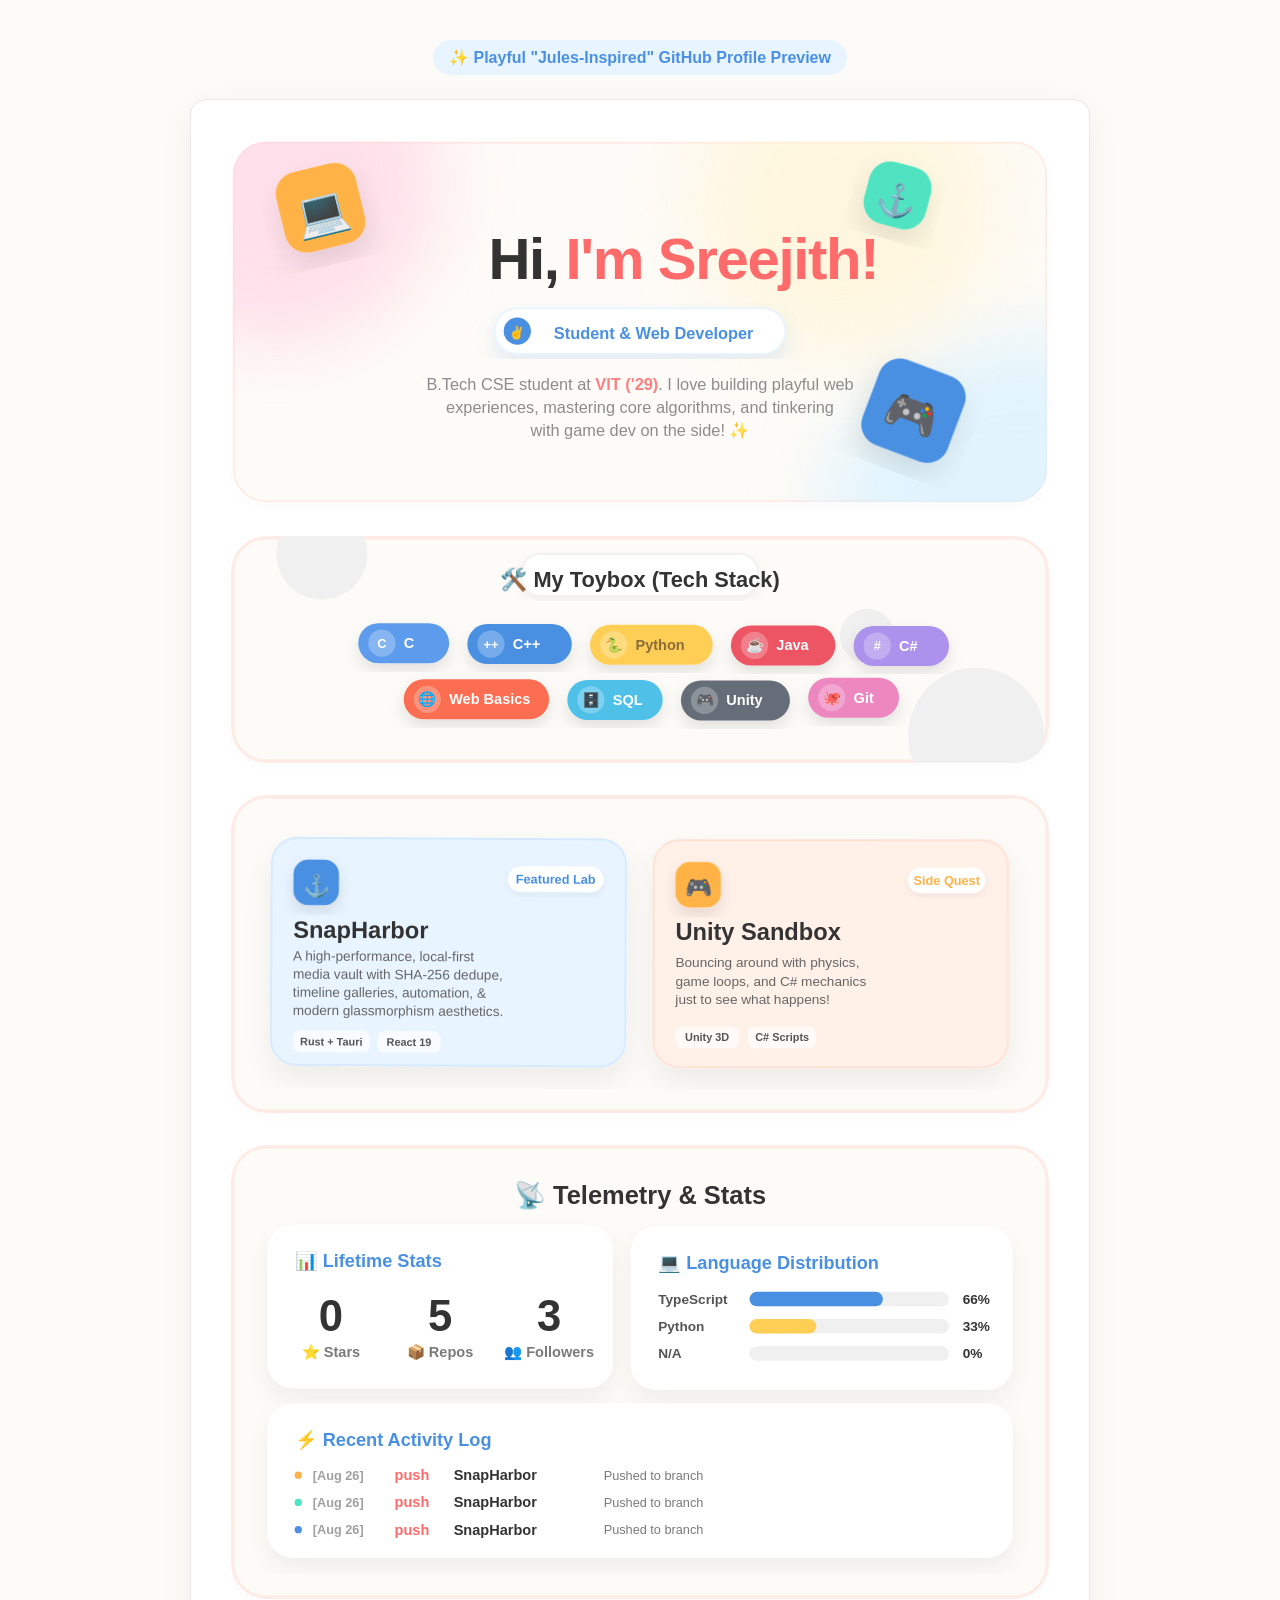
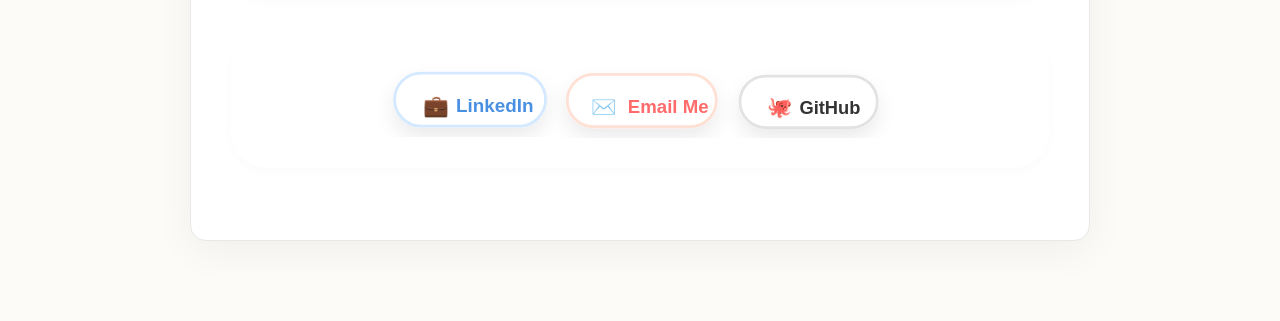
==== preview.html @ 83d8af4a "refined the current project section" ====
<!DOCTYPE html>
<html lang="en">
<head>
  <meta charset="UTF-8" />
  <meta name="viewport" content="width=device-width, initial-scale=1.0" />
  <title>Sreejith S H (@DR_WRITES_ALOT) - Playful GitHub Profile Preview</title>
  <style>
    :root {
      --bg-color: #FDFBF7;
      --text-main: #333333;
    }

    * {
      box-sizing: border-box;
      margin: 0;
      padding: 0;
    }

    body {
      background-color: var(--bg-color);
      color: var(--text-main);
      font-family: -apple-system, BlinkMacSystemFont, "Segoe UI", Roboto, Helvetica, Arial, sans-serif;
      min-height: 100vh;
      display: flex;
      flex-direction: column;
      align-items: center;
      padding: 40px 20px 80px 20px;
    }

    .github-container {
      width: 100%;
      max-width: 900px;
      background: #FFFFFF;
      border: 1px solid #E8E8E8;
      border-radius: 16px;
      padding: 40px;
      box-shadow: 0 10px 40px rgba(0,0,0,0.05);
    }

    .center-align {
      text-align: center;
    }

    .svg-embed {
      width: 100%;
      border-radius: 36px;
      margin-bottom: 32px;
      display: block;
      /* Smooth shadow to match github spacing */
      box-shadow: 0 4px 12px rgba(0,0,0,0.02);
      transition: transform 0.2s ease-out;
    }
    .svg-embed:hover {
      transform: translateY(-2px);
    }

    .typing-box {
      font-size: 20px;
      font-weight: 700;
      color: #FF6B6B;
      text-align: center;
      margin: 24px 0 32px 0;
      font-family: 'Fredoka', 'Outfit', sans-serif;
      min-height: 30px;
    }

    h2 {
      font-size: 24px;
      font-weight: 700;
      color: #4A90E2;
      margin: 40px 0 24px 0;
    }

    .stats-flex {
      display: flex;
      justify-content: center;
      gap: 16px;
      flex-wrap: wrap;
      margin: 20px 0 40px 0;
    }

    .stats-flex img {
      border-radius: 24px;
      box-shadow: 0 4px 12px rgba(0,0,0,0.03);
    }
  </style>
  <link href="https://fonts.googleapis.com/css2?family=Fredoka:wght@600&display=swap" rel="stylesheet">
</head>
<body>
  
  <div style="margin-bottom: 24px; font-weight: 600; color: #4A90E2; background: #E8F4FF; padding: 8px 16px; border-radius: 99px;">
    ✨ Playful "Jules-Inspired" GitHub Profile Preview
  </div>

  <div class="github-container">

    <!-- The Playful Hero Hook -->
    <img src="./assets/jules-hero.svg" alt="Sreejith S H Hero Banner" class="svg-embed" />

    <!-- The Toybox (Tech Stack) -->
    <img src="./assets/jules-stack.svg" alt="My Toybox (Tech Stack)" class="svg-embed" />

    <!-- The Lab (Projects) -->
    <a href="https://github.com/DR-WRITES-ALOT/SnapHarbor" target="_blank" style="text-decoration:none;">
      <img src="./assets/jules-projects.svg" alt="In The Lab (Projects)" class="svg-embed" />
    </a>
    
    <!-- Telemetry Dashboard -->
    <img src="./assets/jules-telemetry.svg" alt="Telemetry Dashboard" class="svg-embed" />

    <!-- Connect Station -->
    <a href="https://linkedin.com/in/sreejith-s-h-810803243/" target="_blank" style="text-decoration:none;">
      <img src="./assets/jules-socials.svg" alt="Connect Hub" class="svg-embed" />
    </a>

  </div>

  </script>
</body>
</html>
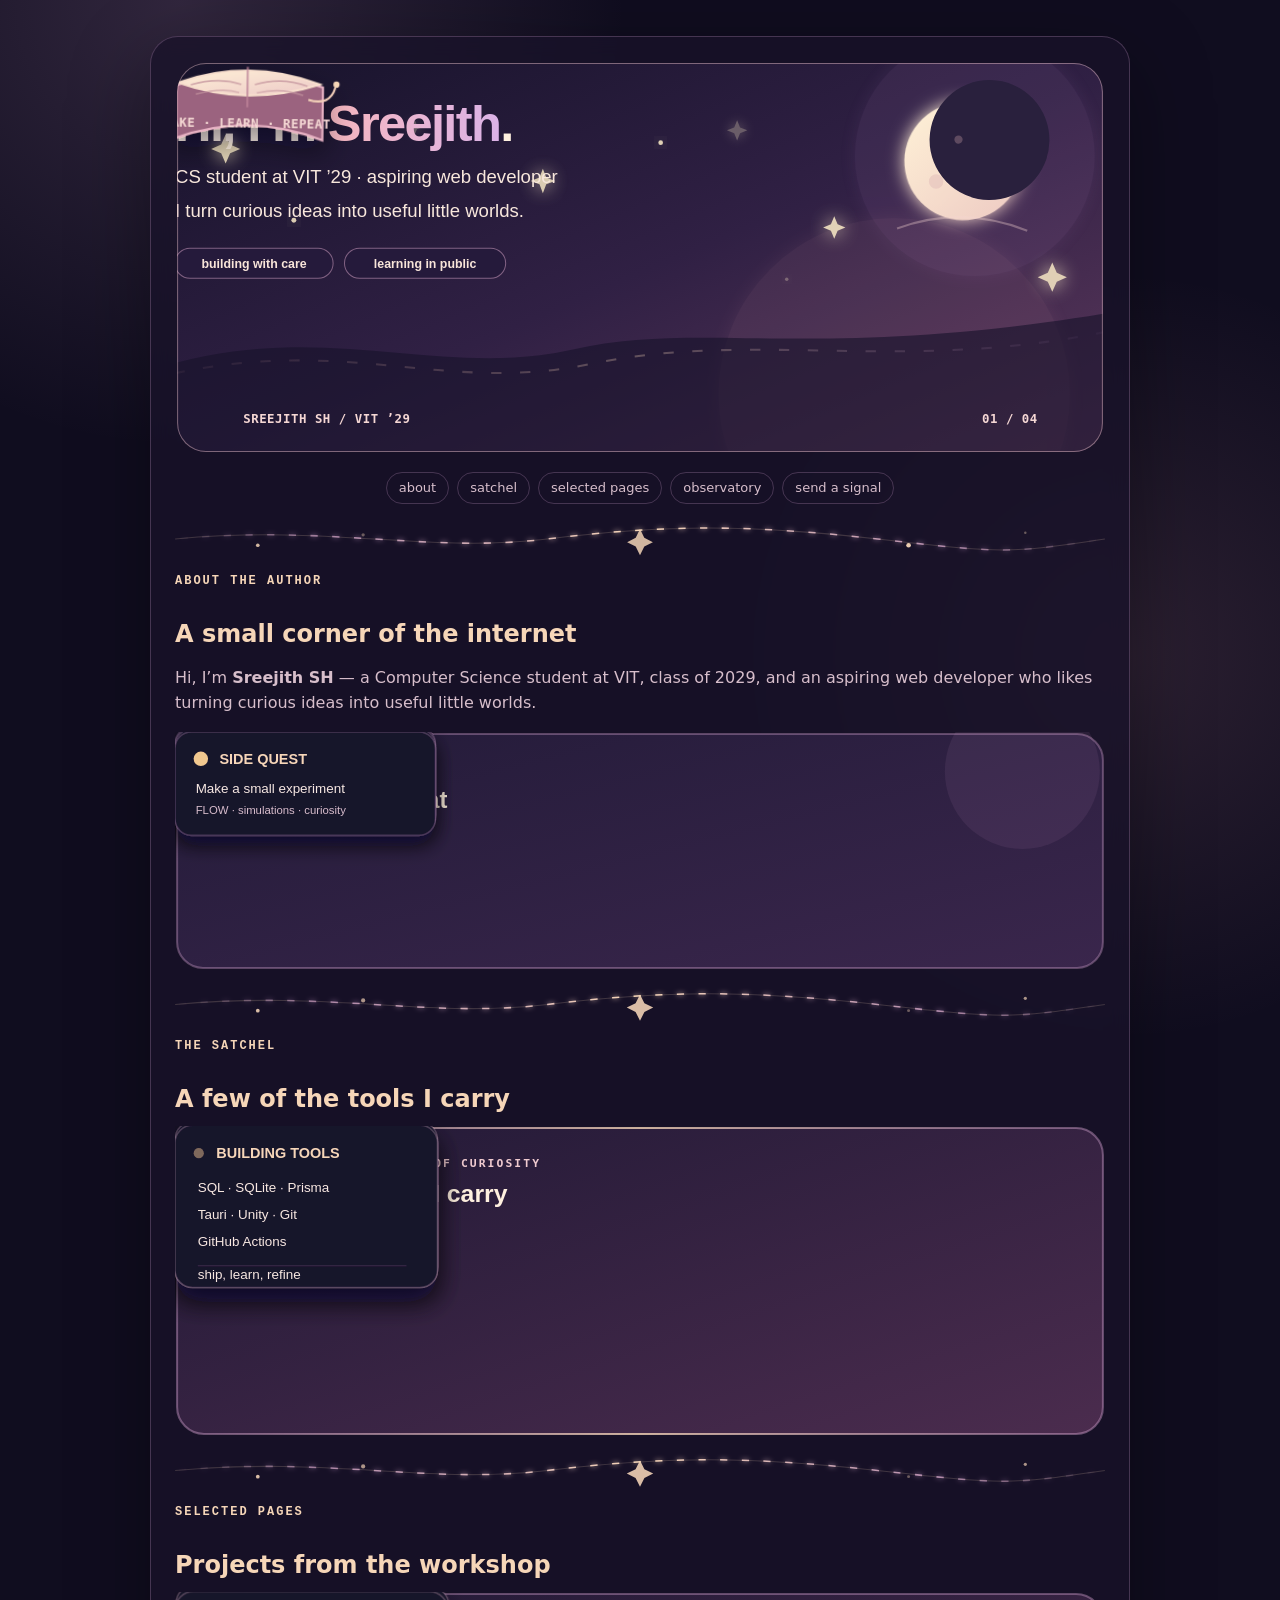
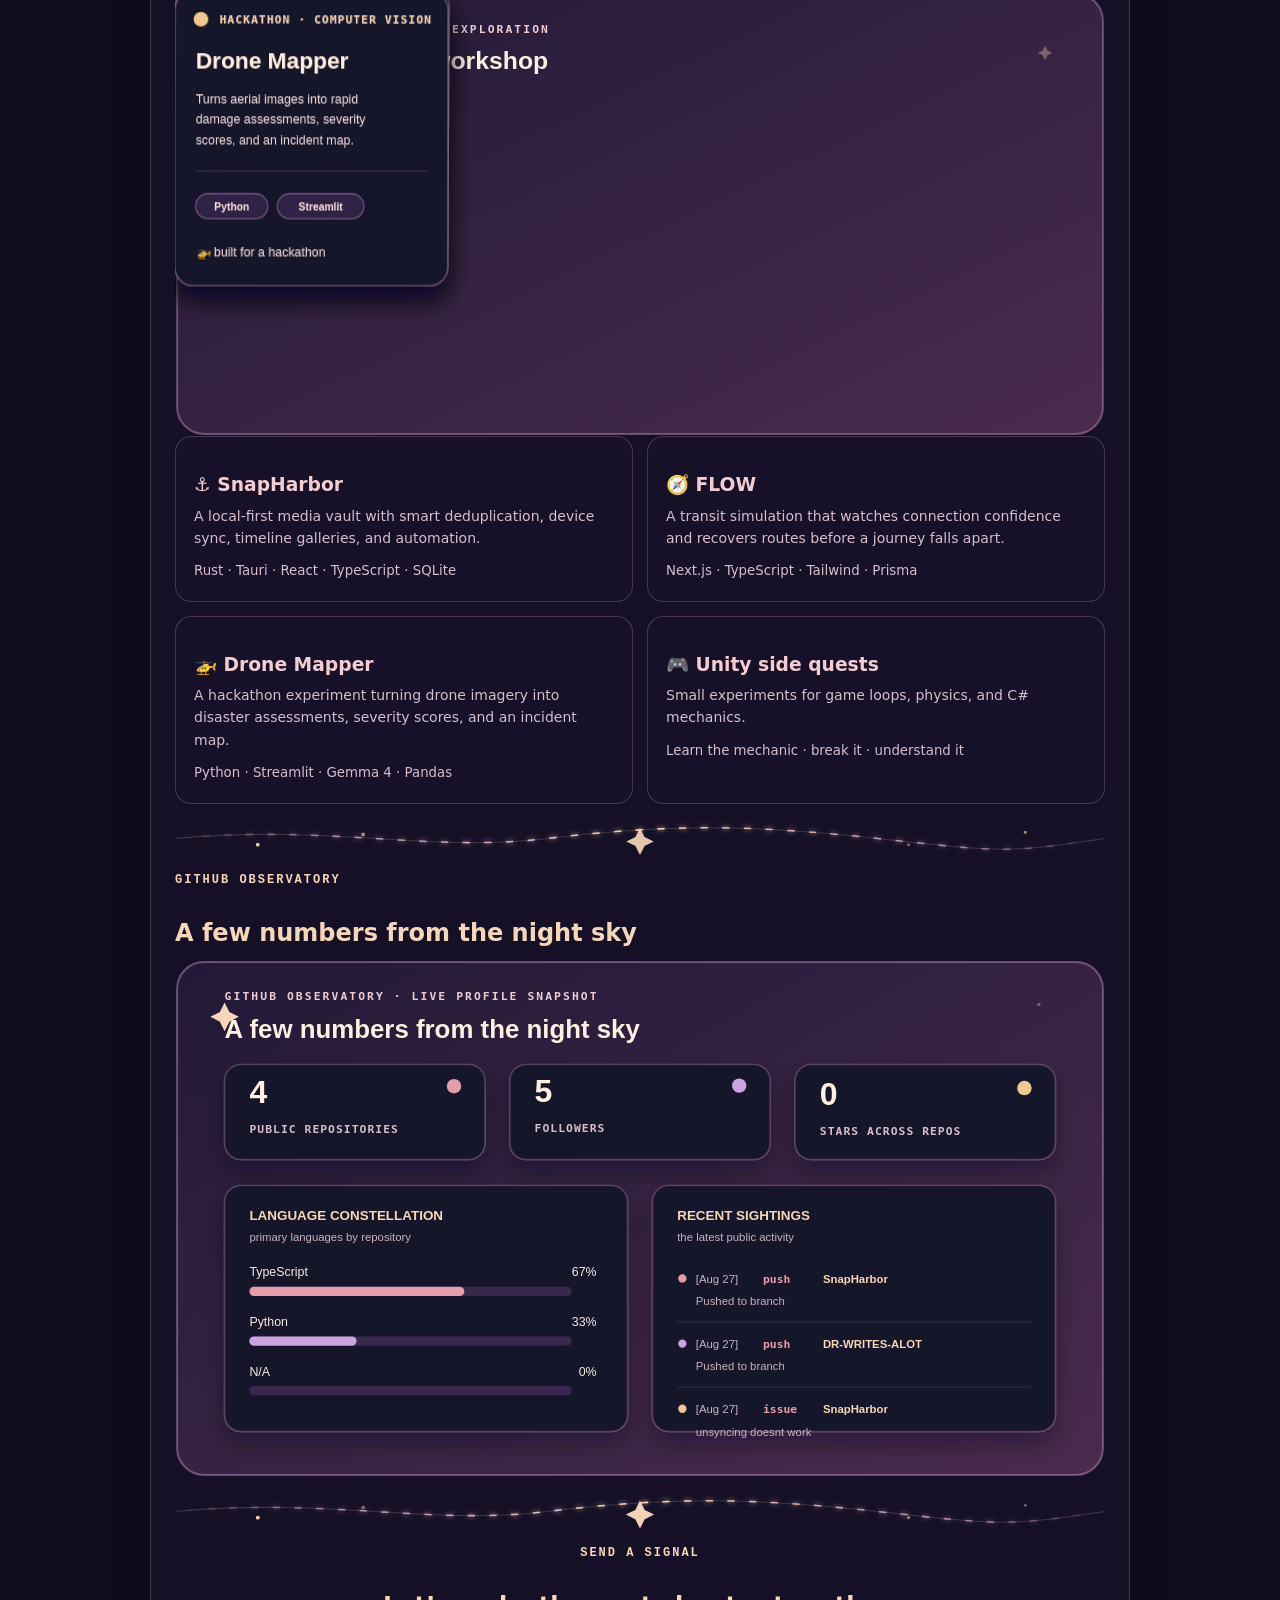
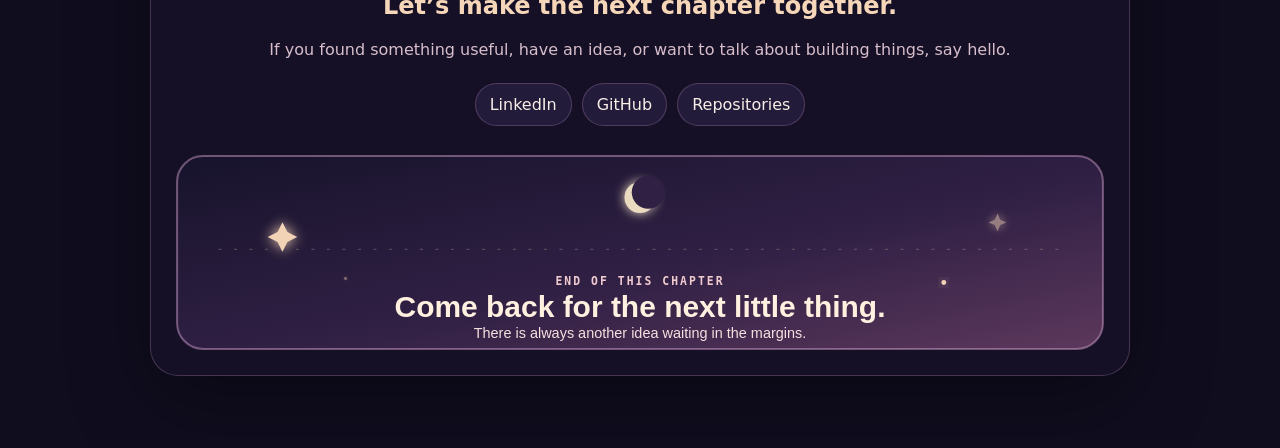
==== commit a6f82cd5: "feat: redesign profile readme with dreamy storybook theme Co-authored-by: arena-agent <297053741+are" ====
--- a/preview.html
+++ b/preview.html
@@ -1,120 +1,134 @@
-<!DOCTYPE html>
+<!doctype html>
 <html lang="en">
 <head>
-  <meta charset="UTF-8" />
-  <meta name="viewport" content="width=device-width, initial-scale=1.0" />
-  <title>Sreejith S H (@DR_WRITES_ALOT) - Playful GitHub Profile Preview</title>
+  <meta charset="utf-8" />
+  <meta name="viewport" content="width=device-width, initial-scale=1" />
+  <title>Sreejith SH · Dreamy GitHub profile preview</title>
   <style>
     :root {
-      --bg-color: #FDFBF7;
-      --text-main: #333333;
+      color-scheme: dark;
+      --ink: #f8eee7;
+      --muted: #d7becb;
+      --page: #100d1f;
+      --panel: #191329;
+      --line: rgba(220, 168, 216, .24);
+      --accent: #f6d6b8;
     }
 
-    * {
-      box-sizing: border-box;
+    * { box-sizing: border-box; }
+
+    body {
       margin: 0;
-      padding: 0;
+      min-height: 100vh;
+      padding: 36px 18px 72px;
+      color: var(--ink);
+      background:
+        radial-gradient(circle at 14% 0%, rgba(220, 168, 216, .16), transparent 28rem),
+        radial-gradient(circle at 88% 18%, rgba(229, 157, 169, .13), transparent 24rem),
+        var(--page);
+      font-family: ui-rounded, "Trebuchet MS", system-ui, sans-serif;
+      line-height: 1.6;
     }
 
-    body {
-      background-color: var(--bg-color);
-      color: var(--text-main);
-      font-family: -apple-system, BlinkMacSystemFont, "Segoe UI", Roboto, Helvetica, Arial, sans-serif;
-      min-height: 100vh;
-      display: flex;
-      flex-direction: column;
-      align-items: center;
-      padding: 40px 20px 80px 20px;
+    main {
+      width: min(100%, 980px);
+      margin: auto;
+      padding: 24px;
+      background: rgba(25, 19, 41, .78);
+      border: 1px solid var(--line);
+      border-radius: 28px;
+      box-shadow: 0 26px 80px rgba(0, 0, 0, .35);
+      backdrop-filter: blur(10px);
     }
 
-    .github-container {
-      width: 100%;
-      max-width: 900px;
-      background: #FFFFFF;
-      border: 1px solid #E8E8E8;
-      border-radius: 16px;
-      padding: 40px;
-      box-shadow: 0 10px 40px rgba(0,0,0,0.05);
-    }
-
-    .center-align {
-      text-align: center;
-    }
-
-    .svg-embed {
-      width: 100%;
-      border-radius: 36px;
-      margin-bottom: 32px;
-      display: block;
-      /* Smooth shadow to match github spacing */
-      box-shadow: 0 4px 12px rgba(0,0,0,0.02);
-      transition: transform 0.2s ease-out;
-    }
-    .svg-embed:hover {
-      transform: translateY(-2px);
-    }
-
-    .typing-box {
-      font-size: 20px;
-      font-weight: 700;
-      color: #FF6B6B;
-      text-align: center;
-      margin: 24px 0 32px 0;
-      font-family: 'Fredoka', 'Outfit', sans-serif;
-      min-height: 30px;
-    }
-
-    h2 {
-      font-size: 24px;
-      font-weight: 700;
-      color: #4A90E2;
-      margin: 40px 0 24px 0;
-    }
-
-    .stats-flex {
-      display: flex;
-      justify-content: center;
-      gap: 16px;
-      flex-wrap: wrap;
-      margin: 20px 0 40px 0;
-    }
-
-    .stats-flex img {
-      border-radius: 24px;
-      box-shadow: 0 4px 12px rgba(0,0,0,0.03);
+    img { display: block; max-width: 100%; height: auto; }
+    .wide { width: 100%; }
+    .center { text-align: center; }
+    .divider { margin: 12px 0; }
+    .eyebrow { margin: 8px 0 4px; color: var(--accent); font: 700 12px ui-monospace, SFMono-Regular, Menlo, Consolas, monospace; letter-spacing: 2px; }
+    h1, h2, h3 { line-height: 1.2; }
+    h2 { margin: 32px 0 12px; color: var(--accent); }
+    h3 { margin-bottom: 8px; color: #f4cdd0; }
+    p { color: var(--muted); }
+    a { color: var(--accent); }
+    .nav { display: flex; justify-content: center; flex-wrap: wrap; gap: 8px; margin: 18px 0 2px; }
+    .nav a { padding: 5px 12px; border: 1px solid var(--line); border-radius: 999px; color: var(--muted); text-decoration: none; font-size: 13px; }
+    .grid { display: grid; grid-template-columns: repeat(2, minmax(0, 1fr)); gap: 14px; }
+    .card { padding: 18px; background: rgba(23, 19, 43, .7); border: 1px solid var(--line); border-radius: 16px; }
+    .card p { margin: 0 0 8px; font-size: 14px; }
+    .contact { display: flex; justify-content: center; flex-wrap: wrap; gap: 10px; margin: 20px 0 28px; }
+    .contact a { padding: 8px 14px; border: 1px solid var(--line); border-radius: 999px; color: var(--ink); text-decoration: none; background: rgba(42, 33, 67, .7); }
+    small { color: var(--muted); }
+    @media (max-width: 680px) {
+      body { padding: 12px 8px 32px; }
+      main { padding: 12px; border-radius: 18px; }
+      .grid { grid-template-columns: 1fr; }
     }
   </style>
-  <link href="https://fonts.googleapis.com/css2?family=Fredoka:wght@600&display=swap" rel="stylesheet">
 </head>
 <body>
-  
-  <div style="margin-bottom: 24px; font-weight: 600; color: #4A90E2; background: #E8F4FF; padding: 8px 16px; border-radius: 99px;">
-    ✨ Playful "Jules-Inspired" GitHub Profile Preview
-  </div>
+  <main>
+    <img class="wide" src="./assets/storybook-hero.svg" alt="Dreamy Sreejith SH profile hero" />
+    <nav class="nav" aria-label="Preview navigation">
+      <a href="#about">about</a>
+      <a href="#satchel">satchel</a>
+      <a href="#pages">selected pages</a>
+      <a href="#observatory">observatory</a>
+      <a href="#signal">send a signal</a>
+    </nav>
 
-  <div class="github-container">
+    <img class="wide divider" src="./assets/storybook-divider.svg" alt="" />
 
-    <!-- The Playful Hero Hook -->
-    <img src="./assets/jules-hero.svg" alt="Sreejith S H Hero Banner" class="svg-embed" />
+    <section id="about">
+      <p class="eyebrow">ABOUT THE AUTHOR</p>
+      <h2>A small corner of the internet</h2>
+      <p>Hi, I’m <strong>Sreejith SH</strong> — a Computer Science student at VIT, class of 2029, and an aspiring web developer who likes turning curious ideas into useful little worlds.</p>
+      <img class="wide" src="./assets/storybook-chapter.svg" alt="Current chapter cards" />
+    </section>
 
-    <!-- The Toybox (Tech Stack) -->
-    <img src="./assets/jules-stack.svg" alt="My Toybox (Tech Stack)" class="svg-embed" />
+    <img class="wide divider" src="./assets/storybook-divider.svg" alt="" />
 
-    <!-- The Lab (Projects) -->
-    <a href="https://github.com/DR-WRITES-ALOT/SnapHarbor" target="_blank" style="text-decoration:none;">
-      <img src="./assets/jules-projects.svg" alt="In The Lab (Projects)" class="svg-embed" />
-    </a>
-    
-    <!-- Telemetry Dashboard -->
-    <img src="./assets/jules-telemetry.svg" alt="Telemetry Dashboard" class="svg-embed" />
+    <section id="satchel">
+      <p class="eyebrow">THE SATCHEL</p>
+      <h2>A few of the tools I carry</h2>
+      <img class="wide" src="./assets/storybook-satchel.svg" alt="Developer toolkit cards" />
+    </section>
 
-    <!-- Connect Station -->
-    <a href="https://linkedin.com/in/sreejith-s-h-810803243/" target="_blank" style="text-decoration:none;">
-      <img src="./assets/jules-socials.svg" alt="Connect Hub" class="svg-embed" />
-    </a>
+    <img class="wide divider" src="./assets/storybook-divider.svg" alt="" />
 
-  </div>
+    <section id="pages">
+      <p class="eyebrow">SELECTED PAGES</p>
+      <h2>Projects from the workshop</h2>
+      <img class="wide" src="./assets/storybook-projects.svg" alt="Project cards" />
+      <div class="grid">
+        <article class="card"><h3>⚓ SnapHarbor</h3><p>A local-first media vault with smart deduplication, device sync, timeline galleries, and automation.</p><small>Rust · Tauri · React · TypeScript · SQLite</small></article>
+        <article class="card"><h3>🧭 FLOW</h3><p>A transit simulation that watches connection confidence and recovers routes before a journey falls apart.</p><small>Next.js · TypeScript · Tailwind · Prisma</small></article>
+        <article class="card"><h3>🚁 Drone Mapper</h3><p>A hackathon experiment turning drone imagery into disaster assessments, severity scores, and an incident map.</p><small>Python · Streamlit · Gemma 4 · Pandas</small></article>
+        <article class="card"><h3>🎮 Unity side quests</h3><p>Small experiments for game loops, physics, and C# mechanics.</p><small>Learn the mechanic · break it · understand it</small></article>
+      </div>
+    </section>
 
-  </script>
+    <img class="wide divider" src="./assets/storybook-divider.svg" alt="" />
+
+    <section id="observatory">
+      <p class="eyebrow">GITHUB OBSERVATORY</p>
+      <h2>A few numbers from the night sky</h2>
+      <img class="wide" src="./assets/storybook-telemetry.svg" alt="GitHub telemetry dashboard" />
+    </section>
+
+    <img class="wide divider" src="./assets/storybook-divider.svg" alt="" />
+
+    <section id="signal" class="center">
+      <p class="eyebrow">SEND A SIGNAL</p>
+      <h2>Let’s make the next chapter together.</h2>
+      <p>If you found something useful, have an idea, or want to talk about building things, say hello.</p>
+      <div class="contact">
+        <a href="https://www.linkedin.com/in/sreejith-s-h-810803243/">LinkedIn</a>
+        <a href="https://github.com/DR-WRITES-ALOT">GitHub</a>
+        <a href="https://github.com/DR-WRITES-ALOT?tab=repositories">Repositories</a>
+      </div>
+      <img class="wide" src="./assets/storybook-footer.svg" alt="Dreamy profile footer" />
+    </section>
+  </main>
 </body>
 </html>
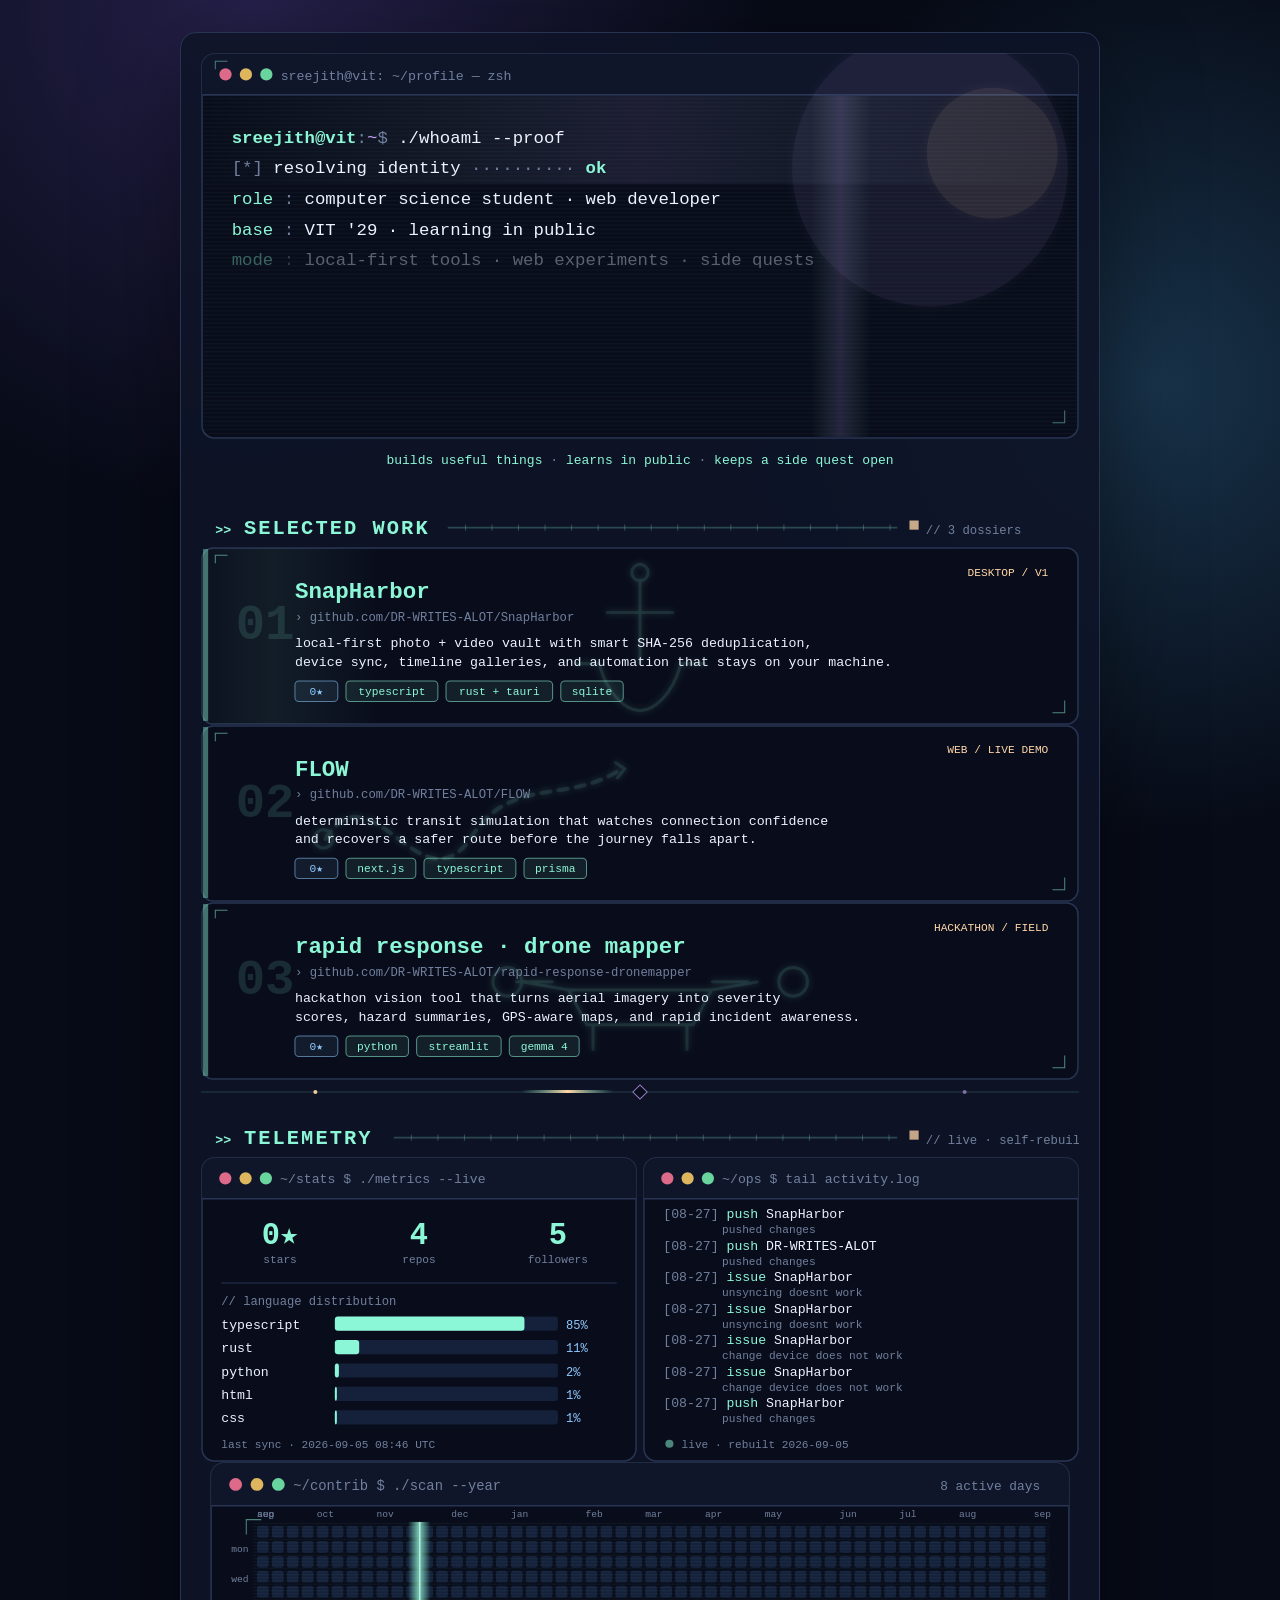
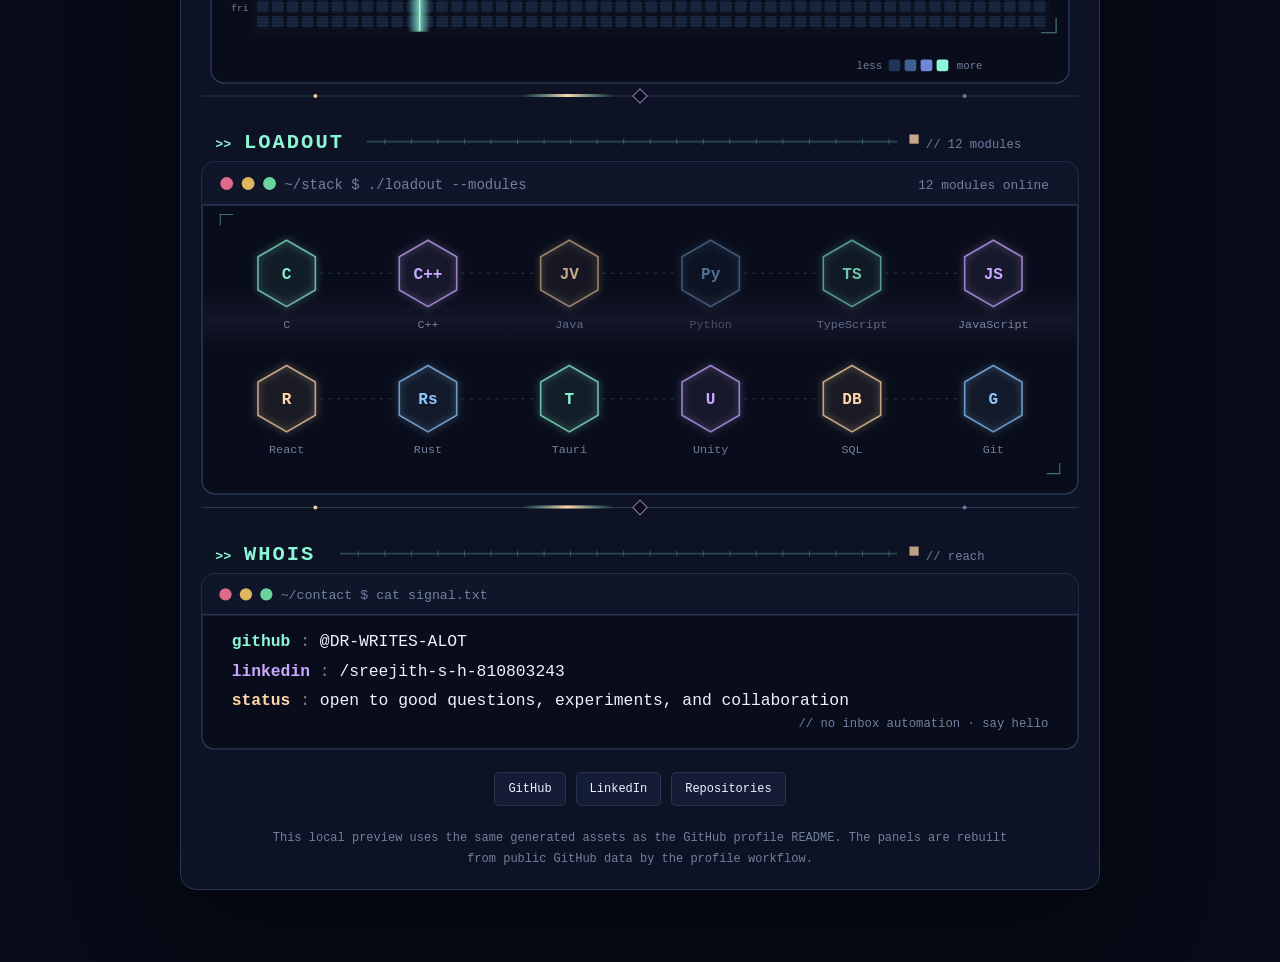
==== commit 78b4b6f3: "feat: build terminal dreamcore profile console Co-authored-by: arena-agent <297053741+arena-agent@us" ====
--- a/preview.html
+++ b/preview.html
@@ -3,132 +3,47 @@
 <head>
   <meta charset="utf-8" />
   <meta name="viewport" content="width=device-width, initial-scale=1" />
-  <title>Sreejith SH · Dreamy GitHub profile preview</title>
+  <title>Sreejith SH · Profile console preview</title>
   <style>
-    :root {
-      color-scheme: dark;
-      --ink: #f8eee7;
-      --muted: #d7becb;
-      --page: #100d1f;
-      --panel: #191329;
-      --line: rgba(220, 168, 216, .24);
-      --accent: #f6d6b8;
-    }
-
+    :root { color-scheme: dark; --bg: #070b17; --panel: #0e1427; --line: #273552; --text: #edf2ff; --muted: #71809e; --mint: #8cf7d6; }
     * { box-sizing: border-box; }
-
-    body {
-      margin: 0;
-      min-height: 100vh;
-      padding: 36px 18px 72px;
-      color: var(--ink);
-      background:
-        radial-gradient(circle at 14% 0%, rgba(220, 168, 216, .16), transparent 28rem),
-        radial-gradient(circle at 88% 18%, rgba(229, 157, 169, .13), transparent 24rem),
-        var(--page);
-      font-family: ui-rounded, "Trebuchet MS", system-ui, sans-serif;
-      line-height: 1.6;
-    }
-
-    main {
-      width: min(100%, 980px);
-      margin: auto;
-      padding: 24px;
-      background: rgba(25, 19, 41, .78);
-      border: 1px solid var(--line);
-      border-radius: 28px;
-      box-shadow: 0 26px 80px rgba(0, 0, 0, .35);
-      backdrop-filter: blur(10px);
-    }
-
+    body { margin: 0; min-height: 100vh; padding: 32px 16px 72px; color: var(--text); background: radial-gradient(circle at 20% 0%, #25204a 0, transparent 32rem), radial-gradient(circle at 90% 15%, #18334a 0, transparent 28rem), var(--bg); font-family: ui-monospace, SFMono-Regular, Menlo, Consolas, monospace; }
+    main { width: min(100%, 920px); margin: auto; padding: 20px; background: rgba(14, 20, 39, .88); border: 1px solid var(--line); border-radius: 16px; box-shadow: 0 30px 100px rgba(0,0,0,.42); }
     img { display: block; max-width: 100%; height: auto; }
     .wide { width: 100%; }
-    .center { text-align: center; }
-    .divider { margin: 12px 0; }
-    .eyebrow { margin: 8px 0 4px; color: var(--accent); font: 700 12px ui-monospace, SFMono-Regular, Menlo, Consolas, monospace; letter-spacing: 2px; }
-    h1, h2, h3 { line-height: 1.2; }
-    h2 { margin: 32px 0 12px; color: var(--accent); }
-    h3 { margin-bottom: 8px; color: #f4cdd0; }
-    p { color: var(--muted); }
-    a { color: var(--accent); }
-    .nav { display: flex; justify-content: center; flex-wrap: wrap; gap: 8px; margin: 18px 0 2px; }
-    .nav a { padding: 5px 12px; border: 1px solid var(--line); border-radius: 999px; color: var(--muted); text-decoration: none; font-size: 13px; }
-    .grid { display: grid; grid-template-columns: repeat(2, minmax(0, 1fr)); gap: 14px; }
-    .card { padding: 18px; background: rgba(23, 19, 43, .7); border: 1px solid var(--line); border-radius: 16px; }
-    .card p { margin: 0 0 8px; font-size: 14px; }
-    .contact { display: flex; justify-content: center; flex-wrap: wrap; gap: 10px; margin: 20px 0 28px; }
-    .contact a { padding: 8px 14px; border: 1px solid var(--line); border-radius: 999px; color: var(--ink); text-decoration: none; background: rgba(42, 33, 67, .7); }
-    small { color: var(--muted); }
-    @media (max-width: 680px) {
-      body { padding: 12px 8px 32px; }
-      main { padding: 12px; border-radius: 18px; }
-      .grid { grid-template-columns: 1fr; }
-    }
+    .small { width: min(100%, 860px); margin: 0 auto; }
+    .hero { width: 100%; }
+    .tagline { margin: 14px 0 26px; text-align: center; color: var(--muted); font-size: 13px; }
+    code { color: var(--mint); }
+    .split { display: flex; align-items: flex-start; justify-content: center; gap: 6px; }
+    .split img { width: 50%; }
+    .links { display: flex; flex-wrap: wrap; justify-content: center; gap: 10px; margin: 22px 0; }
+    .links a { padding: 9px 13px; color: var(--text); text-decoration: none; border: 1px solid var(--line); border-radius: 5px; background: #141d35; font-size: 12px; }
+    .links a:hover { border-color: var(--mint); color: var(--mint); }
+    .note { margin: 20px auto 0; max-width: 760px; color: var(--muted); text-align: center; font-size: 12px; line-height: 1.7; }
+    @media (max-width: 700px) { body { padding: 8px 5px 40px; } main { padding: 8px; } .split { flex-direction: column; gap: 12px; } .split img { width: 100%; } }
   </style>
 </head>
 <body>
   <main>
-    <img class="wide" src="./assets/storybook-hero.svg" alt="Dreamy Sreejith SH profile hero" />
-    <nav class="nav" aria-label="Preview navigation">
-      <a href="#about">about</a>
-      <a href="#satchel">satchel</a>
-      <a href="#pages">selected pages</a>
-      <a href="#observatory">observatory</a>
-      <a href="#signal">send a signal</a>
-    </nav>
-
-    <img class="wide divider" src="./assets/storybook-divider.svg" alt="" />
-
-    <section id="about">
-      <p class="eyebrow">ABOUT THE AUTHOR</p>
-      <h2>A small corner of the internet</h2>
-      <p>Hi, I’m <strong>Sreejith SH</strong> — a Computer Science student at VIT, class of 2029, and an aspiring web developer who likes turning curious ideas into useful little worlds.</p>
-      <img class="wide" src="./assets/storybook-chapter.svg" alt="Current chapter cards" />
-    </section>
-
-    <img class="wide divider" src="./assets/storybook-divider.svg" alt="" />
-
-    <section id="satchel">
-      <p class="eyebrow">THE SATCHEL</p>
-      <h2>A few of the tools I carry</h2>
-      <img class="wide" src="./assets/storybook-satchel.svg" alt="Developer toolkit cards" />
-    </section>
-
-    <img class="wide divider" src="./assets/storybook-divider.svg" alt="" />
-
-    <section id="pages">
-      <p class="eyebrow">SELECTED PAGES</p>
-      <h2>Projects from the workshop</h2>
-      <img class="wide" src="./assets/storybook-projects.svg" alt="Project cards" />
-      <div class="grid">
-        <article class="card"><h3>⚓ SnapHarbor</h3><p>A local-first media vault with smart deduplication, device sync, timeline galleries, and automation.</p><small>Rust · Tauri · React · TypeScript · SQLite</small></article>
-        <article class="card"><h3>🧭 FLOW</h3><p>A transit simulation that watches connection confidence and recovers routes before a journey falls apart.</p><small>Next.js · TypeScript · Tailwind · Prisma</small></article>
-        <article class="card"><h3>🚁 Drone Mapper</h3><p>A hackathon experiment turning drone imagery into disaster assessments, severity scores, and an incident map.</p><small>Python · Streamlit · Gemma 4 · Pandas</small></article>
-        <article class="card"><h3>🎮 Unity side quests</h3><p>Small experiments for game loops, physics, and C# mechanics.</p><small>Learn the mechanic · break it · understand it</small></article>
-      </div>
-    </section>
-
-    <img class="wide divider" src="./assets/storybook-divider.svg" alt="" />
-
-    <section id="observatory">
-      <p class="eyebrow">GITHUB OBSERVATORY</p>
-      <h2>A few numbers from the night sky</h2>
-      <img class="wide" src="./assets/storybook-telemetry.svg" alt="GitHub telemetry dashboard" />
-    </section>
-
-    <img class="wide divider" src="./assets/storybook-divider.svg" alt="" />
-
-    <section id="signal" class="center">
-      <p class="eyebrow">SEND A SIGNAL</p>
-      <h2>Let’s make the next chapter together.</h2>
-      <p>If you found something useful, have an idea, or want to talk about building things, say hello.</p>
-      <div class="contact">
-        <a href="https://www.linkedin.com/in/sreejith-s-h-810803243/">LinkedIn</a>
-        <a href="https://github.com/DR-WRITES-ALOT">GitHub</a>
-        <a href="https://github.com/DR-WRITES-ALOT?tab=repositories">Repositories</a>
-      </div>
-      <img class="wide" src="./assets/storybook-footer.svg" alt="Dreamy profile footer" />
-    </section>
+    <img class="hero" src="./assets/hero.svg" alt="Dreamy terminal hero" />
+    <p class="tagline"><code>builds useful things</code> · <code>learns in public</code> · <code>keeps a side quest open</code></p>
+    <img class="wide" src="./assets/banner_work.svg" alt="Selected work" />
+    <a href="https://github.com/DR-WRITES-ALOT/SnapHarbor"><img class="wide" src="./assets/card_snapharbor.svg" alt="SnapHarbor" /></a>
+    <a href="https://github.com/DR-WRITES-ALOT/FLOW"><img class="wide" src="./assets/card_flow.svg" alt="FLOW" /></a>
+    <a href="https://github.com/DR-WRITES-ALOT/rapid-response-dronemapper"><img class="wide" src="./assets/card_drone_mapper.svg" alt="Rapid Response Drone Mapper" /></a>
+    <img class="wide" src="./assets/divider.svg" alt="" />
+    <img class="wide" src="./assets/banner_telemetry.svg" alt="Telemetry" />
+    <div class="split"><img src="./assets/stats.svg" alt="Live stats" /><img src="./assets/ops.svg" alt="Recent activity" /></div>
+    <img class="small" src="./assets/contrib.svg" alt="Contribution scan" />
+    <img class="wide" src="./assets/divider.svg" alt="" />
+    <img class="wide" src="./assets/banner_stack.svg" alt="Loadout" />
+    <img class="wide" src="./assets/stack.svg" alt="Technology stack" />
+    <img class="wide" src="./assets/divider.svg" alt="" />
+    <img class="wide" src="./assets/banner_contact.svg" alt="Contact" />
+    <img class="wide" src="./assets/contact.svg" alt="Contact console" />
+    <div class="links"><a href="https://github.com/DR-WRITES-ALOT">GitHub</a><a href="https://www.linkedin.com/in/sreejith-s-h-810803243/">LinkedIn</a><a href="https://github.com/DR-WRITES-ALOT?tab=repositories">Repositories</a></div>
+    <p class="note">This local preview uses the same generated assets as the GitHub profile README. The panels are rebuilt from public GitHub data by the profile workflow.</p>
   </main>
 </body>
 </html>
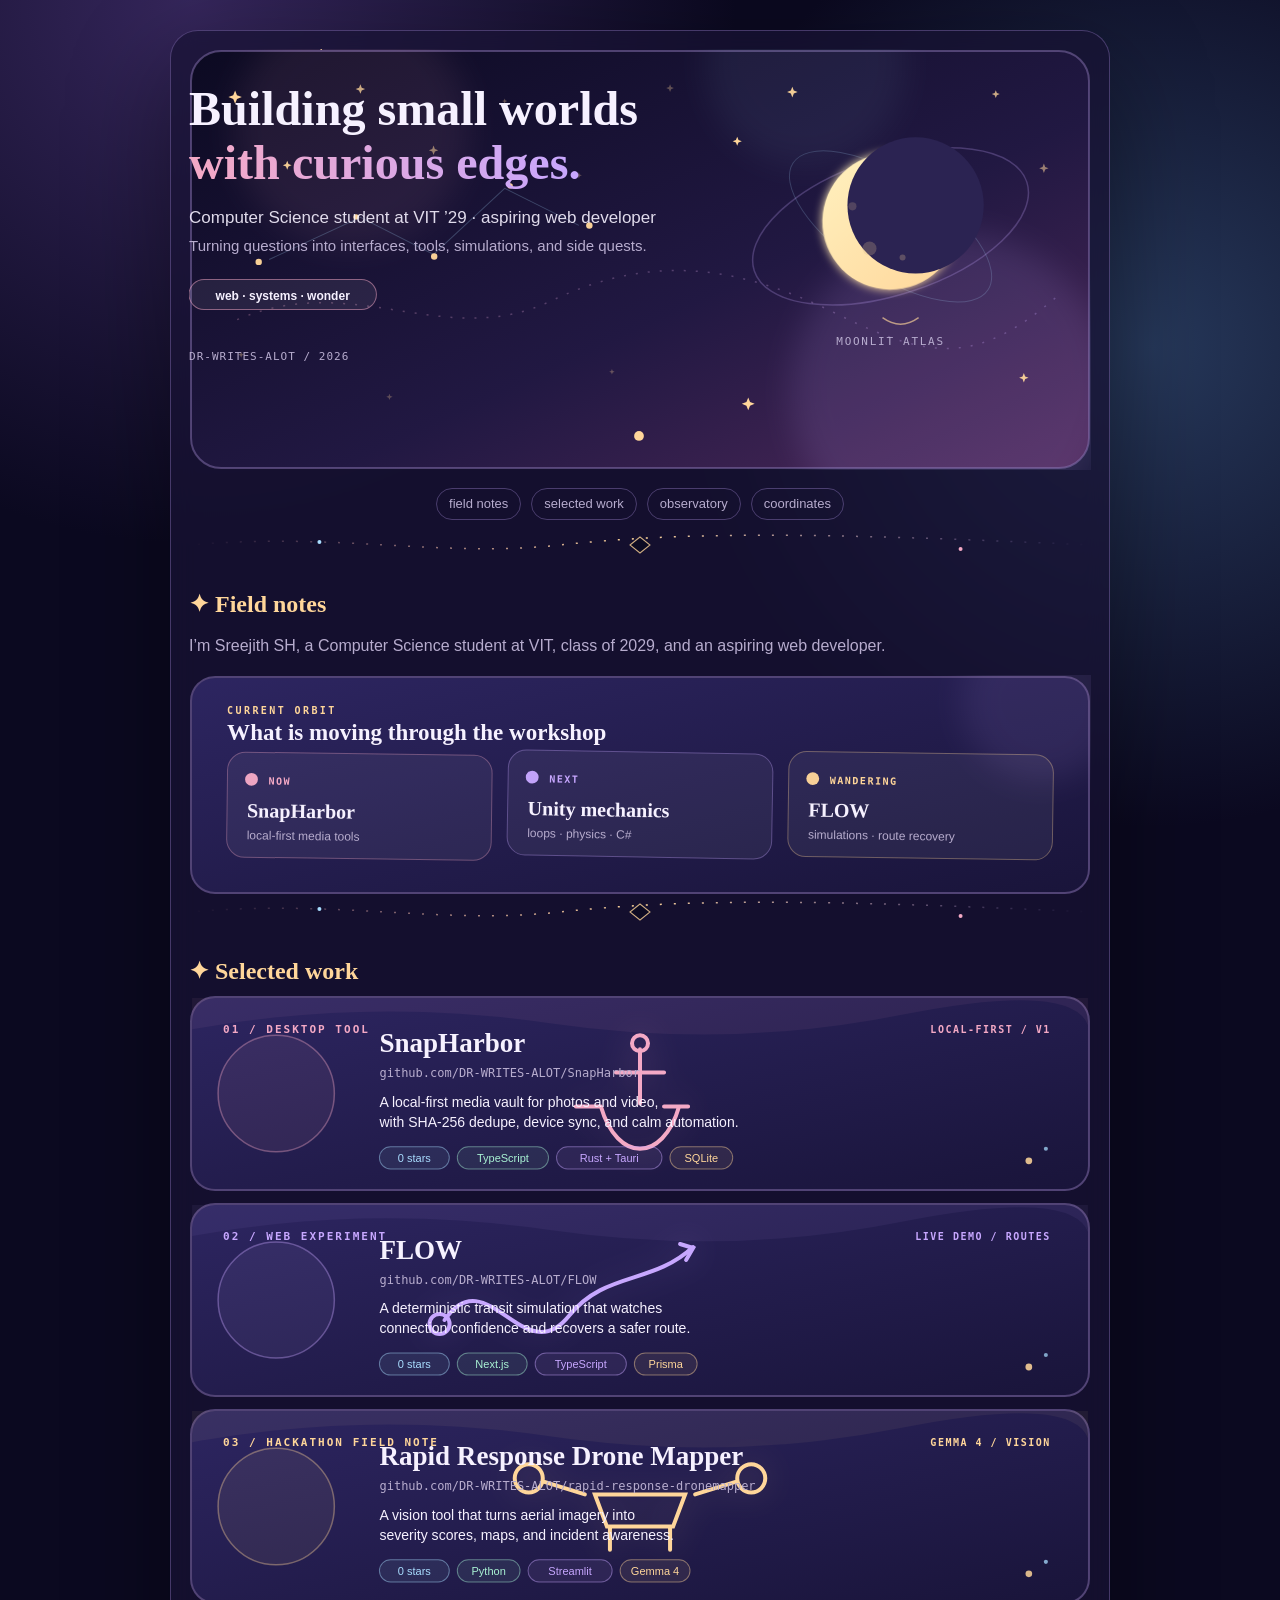
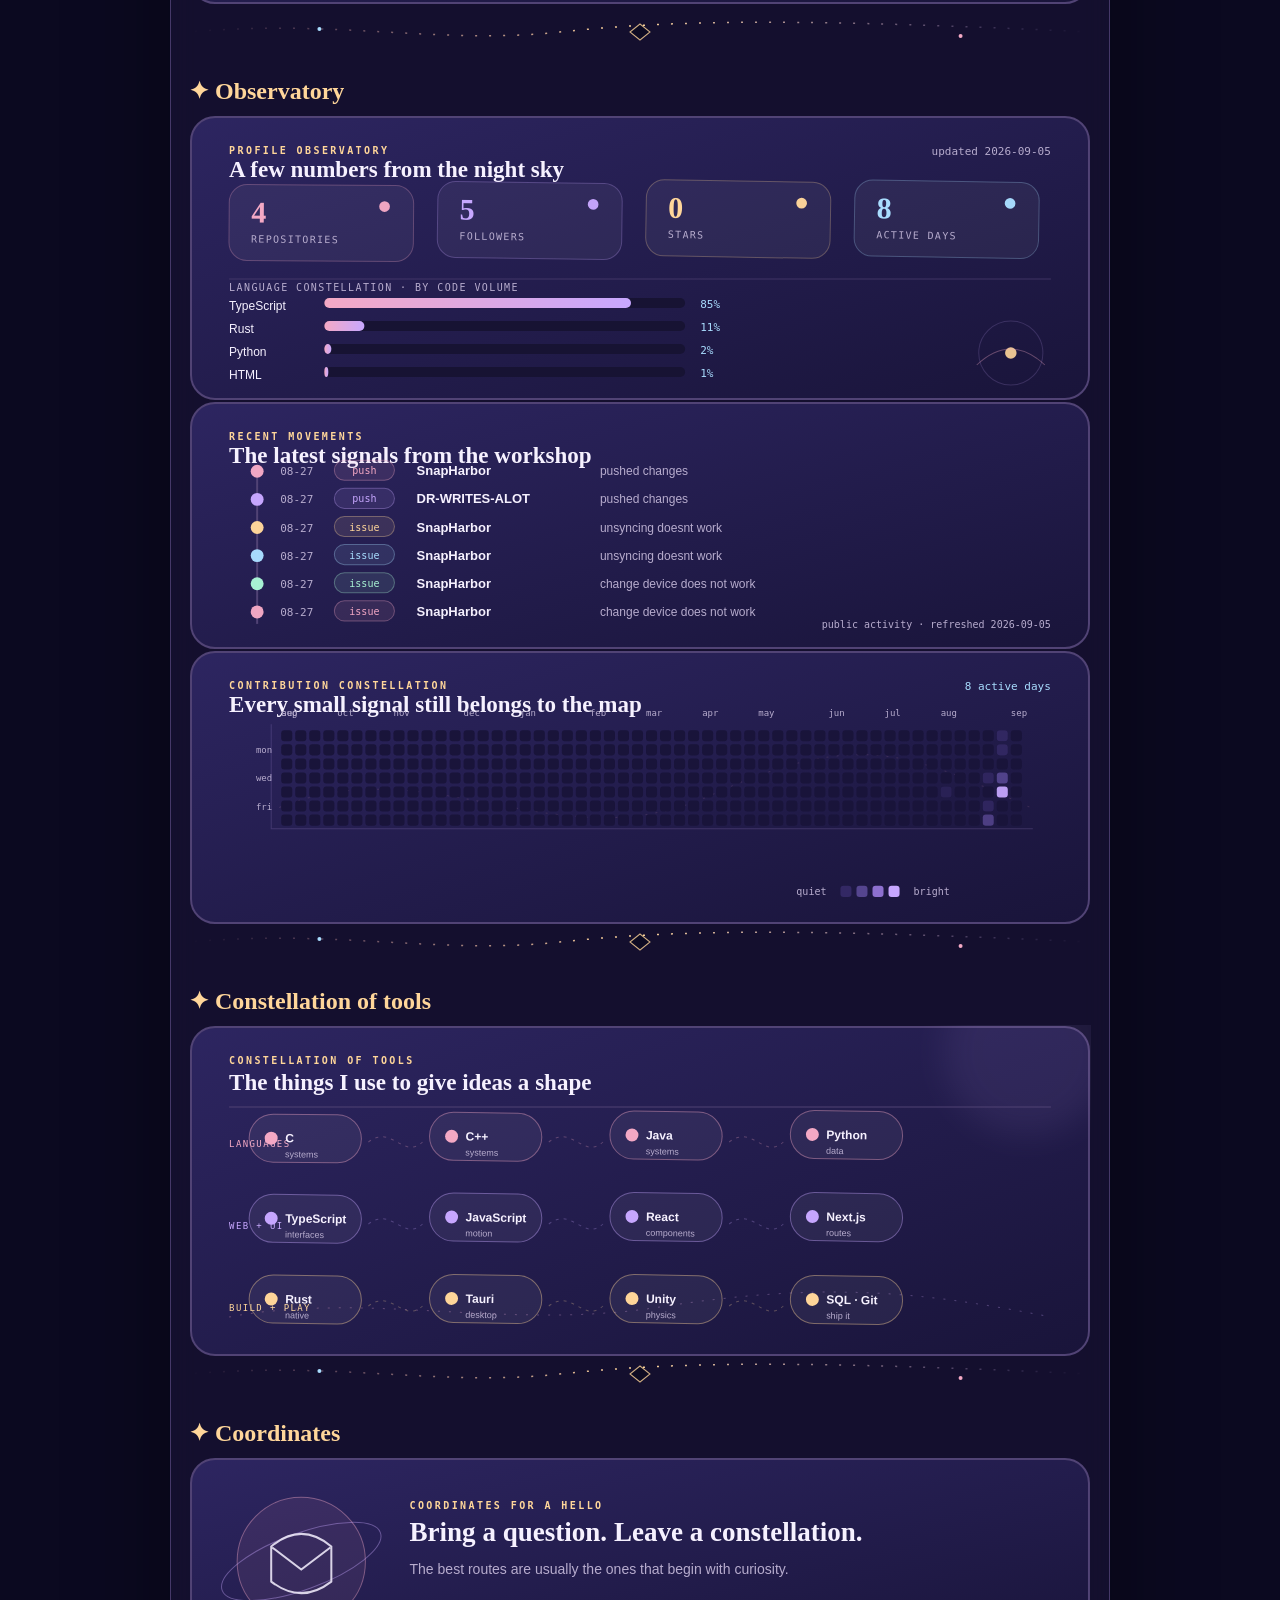
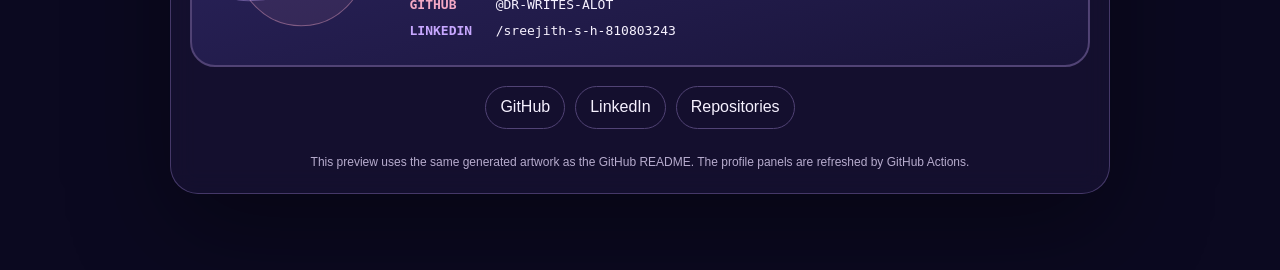
==== commit c16fe2e2: "feat: replace profile console with moonlit atlas design Co-authored-by: arena-agent <297053741+arena" ====
--- a/preview.html
+++ b/preview.html
@@ -3,47 +3,47 @@
 <head>
   <meta charset="utf-8" />
   <meta name="viewport" content="width=device-width, initial-scale=1" />
-  <title>Sreejith SH · Profile console preview</title>
+  <title>Sreejith SH · Moonlit atlas preview</title>
   <style>
-    :root { color-scheme: dark; --bg: #070b17; --panel: #0e1427; --line: #273552; --text: #edf2ff; --muted: #71809e; --mint: #8cf7d6; }
+    :root { color-scheme: dark; --night: #0b0920; --panel: #181334; --line: #514375; --text: #f6f1ff; --muted: #b7acce; --gold: #ffd69a; --pink: #f4a9c5; }
     * { box-sizing: border-box; }
-    body { margin: 0; min-height: 100vh; padding: 32px 16px 72px; color: var(--text); background: radial-gradient(circle at 20% 0%, #25204a 0, transparent 32rem), radial-gradient(circle at 90% 15%, #18334a 0, transparent 28rem), var(--bg); font-family: ui-monospace, SFMono-Regular, Menlo, Consolas, monospace; }
-    main { width: min(100%, 920px); margin: auto; padding: 20px; background: rgba(14, 20, 39, .88); border: 1px solid var(--line); border-radius: 16px; box-shadow: 0 30px 100px rgba(0,0,0,.42); }
+    body { margin: 0; min-height: 100vh; padding: 30px 14px 76px; color: var(--text); background: radial-gradient(circle at 15% 0%, #35265b 0, transparent 34rem), radial-gradient(circle at 90% 10%, #26385a 0, transparent 30rem), var(--night); font-family: 'Segoe UI', Arial, sans-serif; line-height: 1.55; }
+    main { width: min(100%, 940px); margin: auto; padding: 18px; background: rgba(24, 19, 52, .72); border: 1px solid rgba(199, 167, 255, .28); border-radius: 28px; box-shadow: 0 35px 100px rgba(0, 0, 0, .38); backdrop-filter: blur(12px); }
     img { display: block; max-width: 100%; height: auto; }
     .wide { width: 100%; }
-    .small { width: min(100%, 860px); margin: 0 auto; }
     .hero { width: 100%; }
-    .tagline { margin: 14px 0 26px; text-align: center; color: var(--muted); font-size: 13px; }
-    code { color: var(--mint); }
-    .split { display: flex; align-items: flex-start; justify-content: center; gap: 6px; }
-    .split img { width: 50%; }
-    .links { display: flex; flex-wrap: wrap; justify-content: center; gap: 10px; margin: 22px 0; }
-    .links a { padding: 9px 13px; color: var(--text); text-decoration: none; border: 1px solid var(--line); border-radius: 5px; background: #141d35; font-size: 12px; }
-    .links a:hover { border-color: var(--mint); color: var(--mint); }
-    .note { margin: 20px auto 0; max-width: 760px; color: var(--muted); text-align: center; font-size: 12px; line-height: 1.7; }
-    @media (max-width: 700px) { body { padding: 8px 5px 40px; } main { padding: 8px; } .split { flex-direction: column; gap: 12px; } .split img { width: 100%; } }
+    .nav { display: flex; justify-content: center; flex-wrap: wrap; gap: 10px; margin: 18px 0 8px; }
+    .nav a { padding: 5px 12px; border: 1px solid rgba(199, 167, 255, .3); border-radius: 999px; color: var(--muted); text-decoration: none; font-size: 13px; }
+    .nav a:hover { color: var(--gold); border-color: var(--gold); }
+    h2 { margin: 28px 0 10px; color: var(--gold); font: 700 24px Georgia, serif; }
+    p { color: var(--muted); }
+    .projects a { display: block; margin: 10px 0; }
+    .note { max-width: 760px; margin: 24px auto 4px; color: var(--muted); text-align: center; font-size: 12px; }
+    .contact { display: flex; justify-content: center; flex-wrap: wrap; gap: 10px; margin: 18px 0; }
+    .contact a { padding: 8px 14px; color: var(--text); border: 1px solid var(--line); border-radius: 999px; text-decoration: none; }
+    @media (max-width: 700px) { body { padding: 8px 5px 40px; } main { padding: 8px; border-radius: 20px; } }
   </style>
 </head>
 <body>
   <main>
-    <img class="hero" src="./assets/hero.svg" alt="Dreamy terminal hero" />
-    <p class="tagline"><code>builds useful things</code> · <code>learns in public</code> · <code>keeps a side quest open</code></p>
-    <img class="wide" src="./assets/banner_work.svg" alt="Selected work" />
-    <a href="https://github.com/DR-WRITES-ALOT/SnapHarbor"><img class="wide" src="./assets/card_snapharbor.svg" alt="SnapHarbor" /></a>
-    <a href="https://github.com/DR-WRITES-ALOT/FLOW"><img class="wide" src="./assets/card_flow.svg" alt="FLOW" /></a>
-    <a href="https://github.com/DR-WRITES-ALOT/rapid-response-dronemapper"><img class="wide" src="./assets/card_drone_mapper.svg" alt="Rapid Response Drone Mapper" /></a>
-    <img class="wide" src="./assets/divider.svg" alt="" />
-    <img class="wide" src="./assets/banner_telemetry.svg" alt="Telemetry" />
-    <div class="split"><img src="./assets/stats.svg" alt="Live stats" /><img src="./assets/ops.svg" alt="Recent activity" /></div>
-    <img class="small" src="./assets/contrib.svg" alt="Contribution scan" />
-    <img class="wide" src="./assets/divider.svg" alt="" />
-    <img class="wide" src="./assets/banner_stack.svg" alt="Loadout" />
-    <img class="wide" src="./assets/stack.svg" alt="Technology stack" />
-    <img class="wide" src="./assets/divider.svg" alt="" />
-    <img class="wide" src="./assets/banner_contact.svg" alt="Contact" />
-    <img class="wide" src="./assets/contact.svg" alt="Contact console" />
-    <div class="links"><a href="https://github.com/DR-WRITES-ALOT">GitHub</a><a href="https://www.linkedin.com/in/sreejith-s-h-810803243/">LinkedIn</a><a href="https://github.com/DR-WRITES-ALOT?tab=repositories">Repositories</a></div>
-    <p class="note">This local preview uses the same generated assets as the GitHub profile README. The panels are rebuilt from public GitHub data by the profile workflow.</p>
+    <img class="hero" src="./assets/atlas-hero.svg" alt="Moonlit atlas hero" />
+    <nav class="nav" aria-label="Preview navigation"><a href="#notes">field notes</a><a href="#work">selected work</a><a href="#observatory">observatory</a><a href="#coordinates">coordinates</a></nav>
+    <img class="wide" src="./assets/atlas-divider.svg" alt="" />
+
+    <section id="notes"><h2>✦ Field notes</h2><p>I’m Sreejith SH, a Computer Science student at VIT, class of 2029, and an aspiring web developer.</p><img class="wide" src="./assets/atlas-field-notes.svg" alt="Current orbit" /></section>
+    <img class="wide" src="./assets/atlas-divider.svg" alt="" />
+
+    <section id="work" class="projects"><h2>✦ Selected work</h2><a href="https://github.com/DR-WRITES-ALOT/SnapHarbor"><img class="wide" src="./assets/atlas-project-snapharbor.svg" alt="SnapHarbor" /></a><a href="https://github.com/DR-WRITES-ALOT/FLOW"><img class="wide" src="./assets/atlas-project-flow.svg" alt="FLOW" /></a><a href="https://github.com/DR-WRITES-ALOT/rapid-response-dronemapper"><img class="wide" src="./assets/atlas-project-drone.svg" alt="Rapid Response Drone Mapper" /></a></section>
+    <img class="wide" src="./assets/atlas-divider.svg" alt="" />
+
+    <section id="observatory"><h2>✦ Observatory</h2><img class="wide" src="./assets/atlas-observatory.svg" alt="GitHub observatory" /><img class="wide" src="./assets/atlas-activity.svg" alt="Recent activity" /><img class="wide" src="./assets/atlas-contributions.svg" alt="Contribution constellation" /></section>
+    <img class="wide" src="./assets/atlas-divider.svg" alt="" />
+
+    <section><h2>✦ Constellation of tools</h2><img class="wide" src="./assets/atlas-stack.svg" alt="Technology constellation" /></section>
+    <img class="wide" src="./assets/atlas-divider.svg" alt="" />
+
+    <section id="coordinates"><h2>✦ Coordinates</h2><img class="wide" src="./assets/atlas-contact.svg" alt="Contact coordinates" /><div class="contact"><a href="https://github.com/DR-WRITES-ALOT">GitHub</a><a href="https://www.linkedin.com/in/sreejith-s-h-810803243/">LinkedIn</a><a href="https://github.com/DR-WRITES-ALOT?tab=repositories">Repositories</a></div></section>
+    <p class="note">This preview uses the same generated artwork as the GitHub README. The profile panels are refreshed by GitHub Actions.</p>
   </main>
 </body>
 </html>
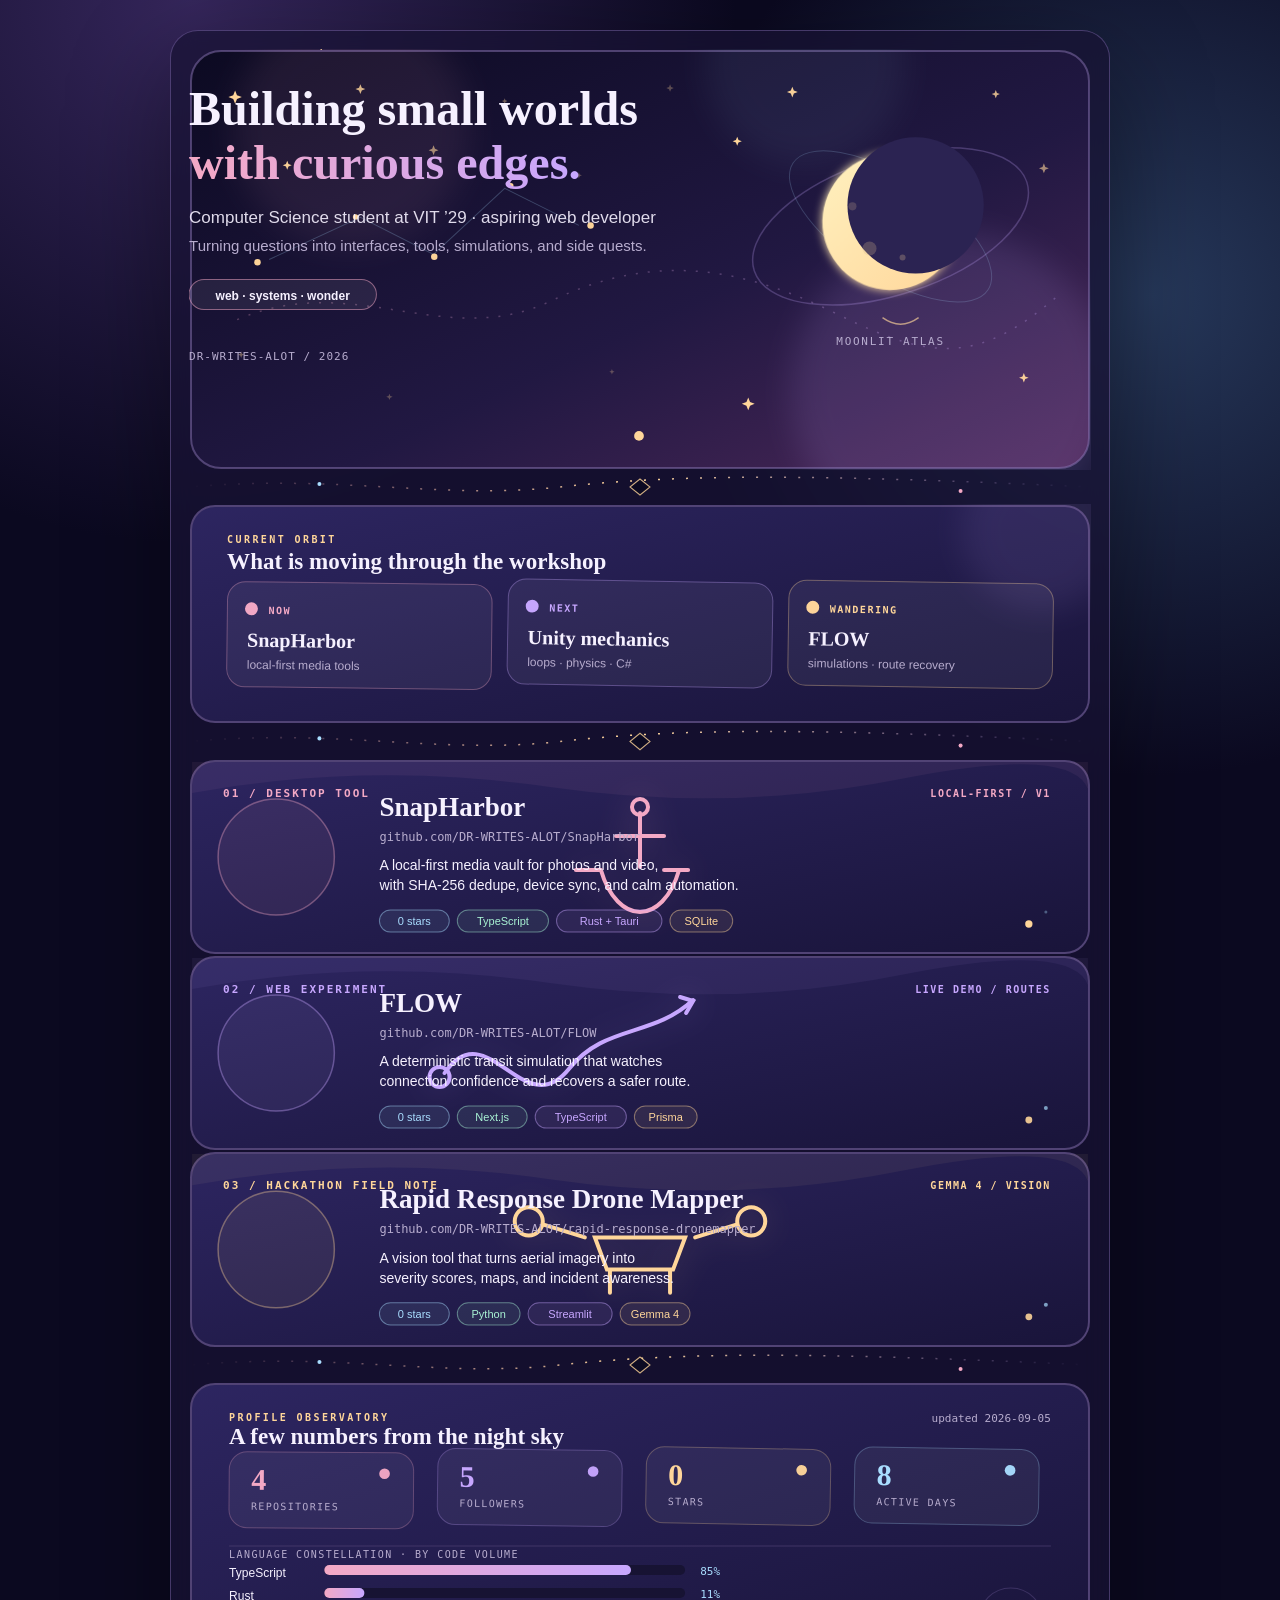
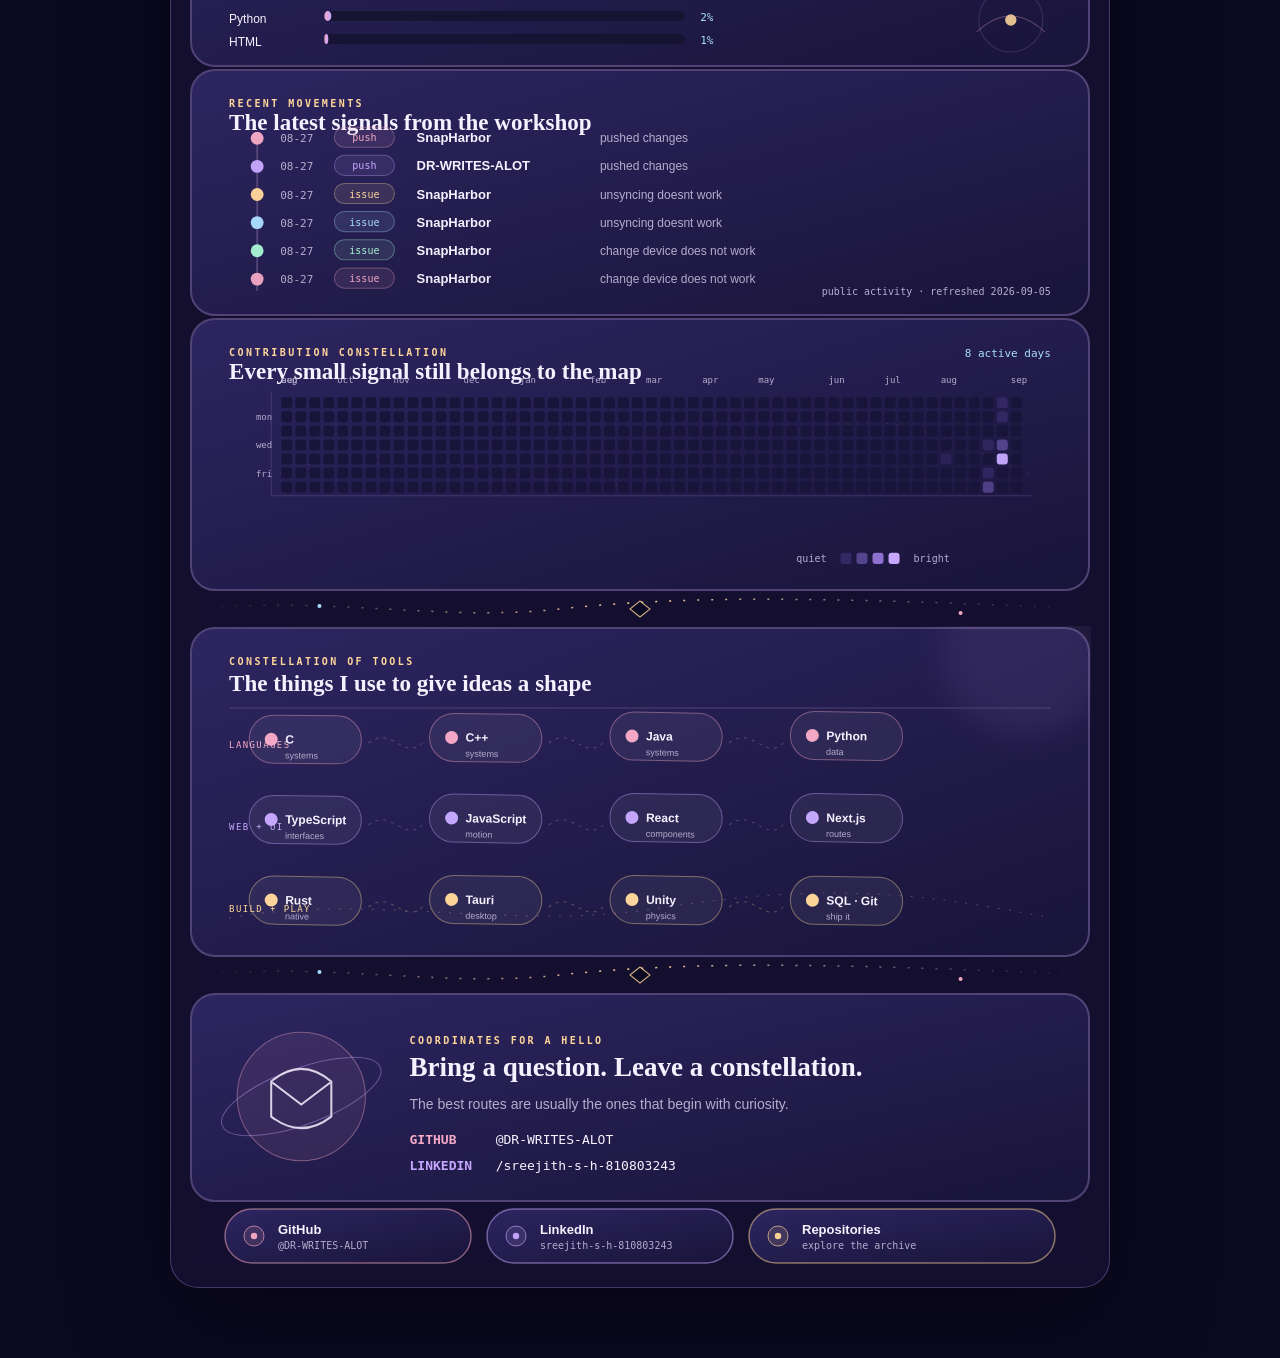
==== commit a27b61e2: "feat: make profile README SVG-only Co-authored-by: arena-agent <297053741+arena-agent@users.noreply." ====
--- a/preview.html
+++ b/preview.html
@@ -3,47 +3,40 @@
 <head>
   <meta charset="utf-8" />
   <meta name="viewport" content="width=device-width, initial-scale=1" />
-  <title>Sreejith SH · Moonlit atlas preview</title>
+  <title>Sreejith SH · Moonlit atlas</title>
   <style>
-    :root { color-scheme: dark; --night: #0b0920; --panel: #181334; --line: #514375; --text: #f6f1ff; --muted: #b7acce; --gold: #ffd69a; --pink: #f4a9c5; }
+    :root { color-scheme: dark; --night: #0b0920; --panel: #181334; --line: #514375; }
     * { box-sizing: border-box; }
-    body { margin: 0; min-height: 100vh; padding: 30px 14px 76px; color: var(--text); background: radial-gradient(circle at 15% 0%, #35265b 0, transparent 34rem), radial-gradient(circle at 90% 10%, #26385a 0, transparent 30rem), var(--night); font-family: 'Segoe UI', Arial, sans-serif; line-height: 1.55; }
+    body { margin: 0; min-height: 100vh; padding: 30px 14px 70px; background: radial-gradient(circle at 15% 0%, #35265b 0, transparent 34rem), radial-gradient(circle at 90% 10%, #26385a 0, transparent 30rem), var(--night); }
     main { width: min(100%, 940px); margin: auto; padding: 18px; background: rgba(24, 19, 52, .72); border: 1px solid rgba(199, 167, 255, .28); border-radius: 28px; box-shadow: 0 35px 100px rgba(0, 0, 0, .38); backdrop-filter: blur(12px); }
     img { display: block; max-width: 100%; height: auto; }
     .wide { width: 100%; }
-    .hero { width: 100%; }
-    .nav { display: flex; justify-content: center; flex-wrap: wrap; gap: 10px; margin: 18px 0 8px; }
-    .nav a { padding: 5px 12px; border: 1px solid rgba(199, 167, 255, .3); border-radius: 999px; color: var(--muted); text-decoration: none; font-size: 13px; }
-    .nav a:hover { color: var(--gold); border-color: var(--gold); }
-    h2 { margin: 28px 0 10px; color: var(--gold); font: 700 24px Georgia, serif; }
-    p { color: var(--muted); }
-    .projects a { display: block; margin: 10px 0; }
-    .note { max-width: 760px; margin: 24px auto 4px; color: var(--muted); text-align: center; font-size: 12px; }
-    .contact { display: flex; justify-content: center; flex-wrap: wrap; gap: 10px; margin: 18px 0; }
-    .contact a { padding: 8px 14px; color: var(--text); border: 1px solid var(--line); border-radius: 999px; text-decoration: none; }
+    .button { display: inline-block; vertical-align: middle; margin: 4px; }
     @media (max-width: 700px) { body { padding: 8px 5px 40px; } main { padding: 8px; border-radius: 20px; } }
   </style>
 </head>
 <body>
   <main>
-    <img class="hero" src="./assets/atlas-hero.svg" alt="Moonlit atlas hero" />
-    <nav class="nav" aria-label="Preview navigation"><a href="#notes">field notes</a><a href="#work">selected work</a><a href="#observatory">observatory</a><a href="#coordinates">coordinates</a></nav>
+    <img class="wide" src="./assets/atlas-hero.svg" alt="" />
     <img class="wide" src="./assets/atlas-divider.svg" alt="" />
-
-    <section id="notes"><h2>✦ Field notes</h2><p>I’m Sreejith SH, a Computer Science student at VIT, class of 2029, and an aspiring web developer.</p><img class="wide" src="./assets/atlas-field-notes.svg" alt="Current orbit" /></section>
+    <img class="wide" src="./assets/atlas-field-notes.svg" alt="" />
     <img class="wide" src="./assets/atlas-divider.svg" alt="" />
-
-    <section id="work" class="projects"><h2>✦ Selected work</h2><a href="https://github.com/DR-WRITES-ALOT/SnapHarbor"><img class="wide" src="./assets/atlas-project-snapharbor.svg" alt="SnapHarbor" /></a><a href="https://github.com/DR-WRITES-ALOT/FLOW"><img class="wide" src="./assets/atlas-project-flow.svg" alt="FLOW" /></a><a href="https://github.com/DR-WRITES-ALOT/rapid-response-dronemapper"><img class="wide" src="./assets/atlas-project-drone.svg" alt="Rapid Response Drone Mapper" /></a></section>
+    <a href="https://github.com/DR-WRITES-ALOT/SnapHarbor"><img class="wide" src="./assets/atlas-project-snapharbor.svg" alt="" /></a>
+    <a href="https://github.com/DR-WRITES-ALOT/FLOW"><img class="wide" src="./assets/atlas-project-flow.svg" alt="" /></a>
+    <a href="https://github.com/DR-WRITES-ALOT/rapid-response-dronemapper"><img class="wide" src="./assets/atlas-project-drone.svg" alt="" /></a>
     <img class="wide" src="./assets/atlas-divider.svg" alt="" />
-
-    <section id="observatory"><h2>✦ Observatory</h2><img class="wide" src="./assets/atlas-observatory.svg" alt="GitHub observatory" /><img class="wide" src="./assets/atlas-activity.svg" alt="Recent activity" /><img class="wide" src="./assets/atlas-contributions.svg" alt="Contribution constellation" /></section>
+    <img class="wide" src="./assets/atlas-observatory.svg" alt="" />
+    <img class="wide" src="./assets/atlas-activity.svg" alt="" />
+    <img class="wide" src="./assets/atlas-contributions.svg" alt="" />
     <img class="wide" src="./assets/atlas-divider.svg" alt="" />
-
-    <section><h2>✦ Constellation of tools</h2><img class="wide" src="./assets/atlas-stack.svg" alt="Technology constellation" /></section>
+    <img class="wide" src="./assets/atlas-stack.svg" alt="" />
     <img class="wide" src="./assets/atlas-divider.svg" alt="" />
-
-    <section id="coordinates"><h2>✦ Coordinates</h2><img class="wide" src="./assets/atlas-contact.svg" alt="Contact coordinates" /><div class="contact"><a href="https://github.com/DR-WRITES-ALOT">GitHub</a><a href="https://www.linkedin.com/in/sreejith-s-h-810803243/">LinkedIn</a><a href="https://github.com/DR-WRITES-ALOT?tab=repositories">Repositories</a></div></section>
-    <p class="note">This preview uses the same generated artwork as the GitHub README. The profile panels are refreshed by GitHub Actions.</p>
+    <img class="wide" src="./assets/atlas-contact.svg" alt="" />
+    <div style="text-align:center">
+      <a class="button" href="https://github.com/DR-WRITES-ALOT"><img src="./assets/atlas-link-github.svg" alt="" /></a>
+      <a class="button" href="https://www.linkedin.com/in/sreejith-s-h-810803243/"><img src="./assets/atlas-link-linkedin.svg" alt="" /></a>
+      <a class="button" href="https://github.com/DR-WRITES-ALOT?tab=repositories"><img src="./assets/atlas-link-repos.svg" alt="" /></a>
+    </div>
   </main>
 </body>
 </html>
